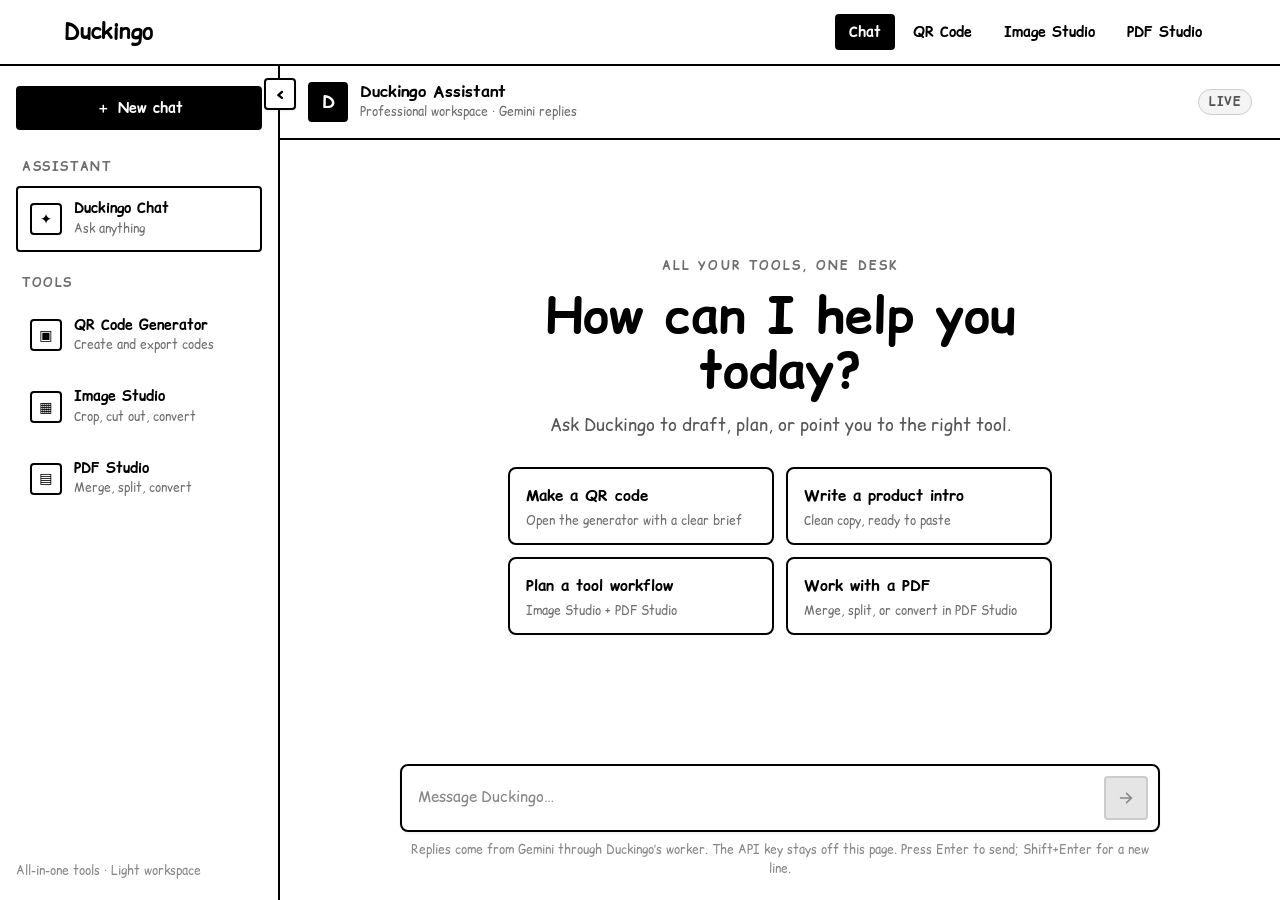
==== index.html @ 13a37941 "Improve Duckingo reliability, accessibility, and CI" ====
<!DOCTYPE html>
<html lang="en">
<head>
  <meta charset="UTF-8" />
  <meta name="viewport" content="width=device-width, initial-scale=1.0" />
  <meta name="theme-color" content="#000000" />
  <meta name="description" content="Duckingo — an all-in-one workspace for AI chat and everyday tools. QR codes, Image Studio, PDF Studio, and more." />
  <link rel="canonical" href="https://duckingo.org/" />
  <meta property="og:type" content="website" />
  <meta property="og:site_name" content="Duckingo" />
  <meta property="og:title" content="Duckingo — AI chat and everyday tools" />
  <meta property="og:description" content="An all-in-one workspace for AI chat, QR codes, image editing, and PDF tools." />
  <meta property="og:url" content="https://duckingo.org/" />
  <meta name="twitter:card" content="summary" />
  <meta name="twitter:title" content="Duckingo — AI chat and everyday tools" />
  <meta name="twitter:description" content="An all-in-one workspace for AI chat and everyday tools." />
  <title>Duckingo — AI chat and everyday tools</title>
  <link rel="icon" href="./favicon.svg" type="image/svg+xml" />
  <link rel="preconnect" href="https://fonts.googleapis.com" />
  <link rel="preconnect" href="https://fonts.gstatic.com" crossorigin />
  <link href="https://fonts.googleapis.com/css2?family=Comic+Relief:wght@400;700&display=swap" rel="stylesheet" />
  <link rel="stylesheet" href="./styles.css" />
</head>
<body>
  <a class="skip-link" href="#chat-thread">Skip to chat</a>
  <div class="app" id="app">
    <nav class="nav" role="navigation" aria-label="Main navigation">
      <div class="container">
        <div class="nav__inner">
          <a href="./" class="nav__logo">Duckingo</a>
          <button type="button" class="nav__menu-btn" id="menu-btn" aria-label="Open menu" aria-expanded="false" aria-controls="nav-links">☰</button>
          <ul class="nav__links" id="nav-links" role="list">
            <li><a href="./" class="nav__link is-active">Chat</a></li>
            <li><a href="./tools/qr-code/" class="nav__link">QR Code</a></li>
            <li><a href="./tools/image-studio/" class="nav__link">Image Studio</a></li>
            <li><a href="./tools/pdf-studio/" class="nav__link">PDF Studio</a></li>
          </ul>
        </div>
      </div>
    </nav>

    <div class="workspace">
      <aside class="sidebar" id="sidebar" aria-label="Tools">
        <button type="button" class="sidebar__close" id="sidebar-close" aria-label="Close tools">×</button>
        <button type="button" class="btn btn--primary sidebar__new" id="new-chat-btn" title="New chat">＋ <span class="sidebar__new-label">New chat</span></button>
        <p class="sidebar__label">Assistant</p>
        <ul class="tool-list">
          <li>
            <a class="tool-item is-active" href="./" title="Duckingo Chat">
              <span class="tool-item__icon" aria-hidden="true">✦</span>
              <span class="tool-item__meta">
                <span class="tool-item__name">Duckingo Chat</span>
                <span class="tool-item__hint">Ask anything</span>
              </span>
            </a>
          </li>
        </ul>
        <p class="sidebar__label" style="margin-top:22px;">Tools</p>
        <ul class="tool-list">
          <li>
            <a class="tool-item" href="./tools/qr-code/" title="QR Code Generator">
              <span class="tool-item__icon" aria-hidden="true">▣</span>
              <span class="tool-item__meta">
                <span class="tool-item__name">QR Code Generator</span>
                <span class="tool-item__hint">Create and export codes</span>
              </span>
            </a>
          </li>
          <li>
            <a class="tool-item" href="./tools/image-studio/" title="Image Studio">
              <span class="tool-item__icon" aria-hidden="true">▦</span>
              <span class="tool-item__meta">
                <span class="tool-item__name">Image Studio</span>
                <span class="tool-item__hint">Crop, cut out, convert</span>
              </span>
            </a>
          </li>
          <li>
            <a class="tool-item" href="./tools/pdf-studio/" title="PDF Studio">
              <span class="tool-item__icon" aria-hidden="true">▤</span>
              <span class="tool-item__meta">
                <span class="tool-item__name">PDF Studio</span>
                <span class="tool-item__hint">Merge, split, convert</span>
              </span>
            </a>
          </li>
        </ul>
        <p class="sidebar__foot">All-in-one tools · Light workspace</p>
      </aside>

      <section class="chat" aria-label="Duckingo assistant">
        <header class="chat__header">
          <div class="chat__identity">
            <span class="mark" aria-hidden="true">D</span>
            <div>
              <p class="chat__title">Duckingo Assistant</p>
              <p class="chat__sub">Professional workspace · Gemini replies</p>
            </div>
          </div>
          <span class="badge badge--muted">Live</span>
        </header>

        <div class="chat__thread" id="chat-thread" aria-live="polite" aria-atomic="false">
          <div class="chat__inner" id="chat-inner">
            <div class="empty" id="empty-state">
              <p class="empty__eyebrow">All your tools, one desk</p>
              <h1 class="empty__title">How can I help you today?</h1>
              <p class="empty__lead">Ask Duckingo to draft, plan, or point you to the right tool.</p>
              <div class="suggest-grid">
                <button type="button" class="suggest" data-prompt="Create a QR code for my portfolio site.">
                  <span class="suggest__label">Make a QR code</span>
                  <span class="suggest__hint">Open the generator with a clear brief</span>
                </button>
                <button type="button" class="suggest" data-prompt="Write a short, professional product intro for Duckingo.">
                  <span class="suggest__label">Write a product intro</span>
                  <span class="suggest__hint">Clean copy, ready to paste</span>
                </button>
                <button type="button" class="suggest" data-prompt="Plan a simple workflow to crop a photo, remove the background, and export PNG or JPEG.">
                  <span class="suggest__label">Plan a tool workflow</span>
                  <span class="suggest__hint">Image Studio + PDF Studio</span>
                </button>
                <button type="button" class="suggest" data-prompt="How do I merge two PDFs and add page numbers in Duckingo?">
                  <span class="suggest__label">Work with a PDF</span>
                  <span class="suggest__hint">Merge, split, or convert in PDF Studio</span>
                </button>
              </div>
            </div>
          </div>
        </div>

        <form class="composer" id="composer" autocomplete="off">
          <label class="sr-only" for="composer-input">Message Duckingo</label>
          <div class="composer__box">
            <textarea id="composer-input" class="composer__input" rows="1" maxlength="4000" placeholder="Message Duckingo…" aria-describedby="composer-note"></textarea>
            <button type="button" class="composer__stop" id="stop-btn" hidden disabled>Stop</button>
            <button type="submit" class="composer__send" id="send-btn" aria-label="Send message" disabled>
              <svg width="18" height="18" viewBox="0 0 24 24" fill="none" aria-hidden="true">
                <path d="M5 12h14M13 6l6 6-6 6" stroke="currentColor" stroke-width="2.2" stroke-linecap="square"/>
              </svg>
            </button>
          </div>
          <p class="composer__note" id="composer-note">Replies come from Gemini through Duckingo’s worker. The API key stays off this page. Press Enter to send; Shift+Enter for a new line.</p>
        </form>
      </section>
    </div>
    <div class="mobile-backdrop" id="mobile-backdrop" aria-hidden="true"></div>
    <p class="sr-only" id="chat-status" role="status" aria-live="polite"></p>
    <button type="button" class="sidebar-toggle" id="sidebar-toggle" aria-controls="sidebar" aria-expanded="true" aria-label="Hide tools">‹</button>
  </div>
  <script src="./chat.js"></script>
</body>
</html>
---- styles.css ----
/* ============================================================
   Duckingo — tuckzed visual system
   Monochrome minimalism · Comic Relief · light mode
   ============================================================ */

:root {
  --white:      #FFFFFF;
  --black:      #000000;
  --gray-50:    #F4F4F4;
  --gray-100:   #E5E5E5;
  --gray-200:   #CCCCCC;
  --gray-300:   #B0B0B0;
  --gray-400:   #888888;
  --gray-500:   #6E6E6E;
  --gray-600:   #555555;
  --gray-700:   #3A3A3A;
  --gray-800:   #222222;
  --gray-900:   #111111;

  --font:       "Comic Relief", cursive, system-ui, sans-serif;
  --radius-sm:  4px;
  --radius-md:  8px;
  --radius-lg:  16px;
  --shadow-sm:  0 1px 3px rgba(0,0,0,.08);
  --shadow-md:  0 4px 16px rgba(0,0,0,.12);
  --shadow-lg:  0 8px 32px rgba(0,0,0,.16);
  --transition: 160ms ease;
  --nav-h:      64px;
  --sidebar-w:  280px;
}

*, *::before, *::after { box-sizing: border-box; margin: 0; padding: 0; }

html { font-size: 16px; height: 100%; }

body {
  font-family: var(--font);
  background: var(--white);
  color: var(--black);
  line-height: 1.6;
  min-height: 100%;
  height: 100%;
  word-break: break-word;
  overflow-wrap: break-word;
  -webkit-font-smoothing: antialiased;
}

img { display: block; max-width: 100%; }
a { color: inherit; text-decoration: none; }
button, input, select, textarea { font-family: var(--font); }
button { cursor: pointer; }

:focus { outline: none; }
:focus-visible {
  outline: 2px solid var(--black);
  outline-offset: 2px;
}

.skip-link {
  position: absolute;
  top: 0;
  left: 16px;
  z-index: 400;
  padding: 10px 16px;
  background: var(--black);
  color: var(--white);
  font-weight: 700;
  border-radius: 0 0 var(--radius-sm) var(--radius-sm);
  transform: translateY(-120%);
  transition: transform var(--transition);
}
.skip-link:focus,
.skip-link:focus-visible { transform: translateY(0); }

.sr-only {
  position: absolute; width: 1px; height: 1px;
  padding: 0; margin: -1px; overflow: hidden;
  clip: rect(0,0,0,0); border: 0;
}

.app {
  position: relative;
  min-height: 100%;
  height: 100%;
  display: flex;
  flex-direction: column;
  background: var(--white);
}

.container {
  width: 100%;
  max-width: 1200px;
  margin: 0 auto;
  padding: 0 24px;
}

/* ── Buttons ────────────────────────────────────────────────── */
.btn {
  display: inline-flex;
  align-items: center;
  justify-content: center;
  gap: 8px;
  padding: 10px 20px;
  border: 2px solid var(--black);
  border-radius: var(--radius-sm);
  background: var(--white);
  color: var(--black);
  font-size: .875rem;
  font-weight: 700;
  transition: background var(--transition), color var(--transition), transform var(--transition);
  white-space: nowrap;
}
.btn:hover { background: var(--black); color: var(--white); }
.btn:active { transform: scale(.97); }
.btn:disabled {
  opacity: .55;
  cursor: not-allowed;
  pointer-events: none;
  transform: none;
}
.btn--primary { background: var(--black); color: var(--white); }
.btn--primary:hover { background: var(--gray-900); }
.btn--ghost {
  border-color: var(--gray-200);
  color: var(--gray-600);
}
.btn--ghost:hover { border-color: var(--black); color: var(--black); background: var(--white); }
.btn--sm { padding: 6px 14px; font-size: .8rem; }
.btn--icon {
  width: 42px;
  height: 42px;
  padding: 0;
}

.badge {
  display: inline-block;
  padding: 3px 10px;
  border: 1.5px solid var(--black);
  border-radius: 999px;
  font-size: .72rem;
  font-weight: 700;
  letter-spacing: .04em;
  text-transform: uppercase;
  background: var(--white);
}
.badge--muted {
  border-color: var(--gray-200);
  color: var(--gray-600);
  background: var(--gray-50);
}

/* ── Navigation ─────────────────────────────────────────────── */
.nav {
  position: sticky;
  top: 0;
  z-index: 100;
  background: var(--white);
  border-bottom: 2px solid var(--black);
  flex-shrink: 0;
}
.nav__inner {
  display: flex;
  align-items: center;
  justify-content: space-between;
  min-height: var(--nav-h);
  padding: 8px 0;
  gap: 8px;
}
.nav__logo {
  font-size: 1.4rem;
  font-weight: 700;
  letter-spacing: -.01em;
}
.nav__logo span { font-weight: 400; }
.nav__links {
  display: flex;
  align-items: center;
  gap: 4px;
  list-style: none;
}
.nav__link {
  padding: 8px 14px;
  border-radius: var(--radius-sm);
  font-size: .875rem;
  font-weight: 700;
  transition: background var(--transition);
}
.nav__link:hover { background: var(--gray-50); }
.nav__link.is-active {
  background: var(--black);
  color: var(--white);
}
.nav__menu-btn {
  display: none;
  align-items: center;
  justify-content: center;
  width: 42px;
  height: 42px;
  border: 2px solid var(--black);
  border-radius: var(--radius-sm);
  background: var(--white);
}

/* ── Workspace ──────────────────────────────────────────────── */
.workspace {
  flex: 1;
  display: grid;
  grid-template-columns: var(--sidebar-w) minmax(0, 1fr);
  min-height: 0;
}

.sidebar {
  border-right: 2px solid var(--black);
  background: var(--white);
  display: flex;
  flex-direction: column;
  min-height: 0;
  overflow: auto;
  padding: 20px 16px;
  flex-shrink: 0;
  min-width: var(--sidebar-w);
}
.sidebar__new {
  width: 100%;
  margin-bottom: 28px;
}
.sidebar__close { display: none; }
.sidebar__label {
  font-size: .72rem;
  font-weight: 700;
  letter-spacing: .14em;
  text-transform: uppercase;
  color: var(--gray-500);
  padding: 0 6px 10px;
}
.tool-list {
  list-style: none;
  display: flex;
  flex-direction: column;
  gap: 6px;
}
.tool-item {
  display: flex;
  align-items: center;
  gap: 12px;
  width: 100%;
  padding: 12px 12px;
  border: 2px solid transparent;
  border-radius: var(--radius-sm);
  background: transparent;
  color: var(--black);
  text-align: left;
  font-size: .9rem;
  font-weight: 700;
  transition: background var(--transition), border-color var(--transition);
}
.tool-item:hover { background: var(--gray-50); border-color: var(--gray-200); }
.tool-item.is-active {
  border-color: var(--black);
  background: var(--white);
}
.tool-item.is-soon {
  color: var(--gray-500);
  cursor: default;
}
.tool-item.is-soon:hover { background: transparent; border-color: transparent; }
.tool-item__icon {
  width: 32px;
  height: 32px;
  border: 2px solid var(--black);
  border-radius: var(--radius-sm);
  display: grid;
  place-items: center;
  flex-shrink: 0;
  background: var(--white);
}
.tool-item.is-soon .tool-item__icon {
  border-color: var(--gray-200);
  color: var(--gray-400);
}
.tool-item__meta {
  display: flex;
  flex-direction: column;
  gap: 2px;
  min-width: 0;
}
.tool-item__name { line-height: 1.2; }
.tool-item__hint {
  font-size: .72rem;
  font-weight: 400;
  color: var(--gray-500);
}
.sidebar__foot {
  margin-top: auto;
  padding-top: 20px;
  font-size: .75rem;
  color: var(--gray-400);
}

.sidebar-toggle {
  position: absolute;
  top: calc(var(--nav-h) + 14px);
  left: calc(var(--sidebar-w) - 16px);
  z-index: 120;
  width: 32px;
  height: 32px;
  border: 2px solid var(--black);
  border-radius: var(--radius-sm);
  background: var(--white);
  color: var(--black);
  font-size: 1.1rem;
  font-weight: 700;
  line-height: 1;
  box-shadow: var(--shadow-sm);
  transition: left var(--transition), background var(--transition), color var(--transition);
}
.sidebar-toggle:hover {
  background: var(--black);
  color: var(--white);
}
.sidebar {
  flex-shrink: 0;
  min-width: var(--sidebar-w);
}
.app.sidebar-collapsed .workspace {
  grid-template-columns: 72px minmax(0, 1fr);
}
.app.sidebar-collapsed .sidebar {
  min-width: 72px;
  width: 72px;
  padding: 12px 8px;
  overflow: hidden;
}
.app.sidebar-collapsed .sidebar__label,
.app.sidebar-collapsed .sidebar__foot,
.app.sidebar-collapsed .tool-item__meta {
  display: none;
}
.app.sidebar-collapsed .sidebar__new-label {
  display: none;
}
.app.sidebar-collapsed .sidebar__new {
  padding: 10px 0;
  font-size: 1.15rem;
}
.app.sidebar-collapsed .tool-item {
  justify-content: center;
  padding: 10px 6px;
}
.app.sidebar-collapsed .sidebar-toggle {
  left: 56px;
}

/* ── Chat ───────────────────────────────────────────────────── */
.chat {
  display: flex;
  flex-direction: column;
  min-width: 0;
  min-height: 0;
  background: var(--white);
}
.chat__header {
  display: flex;
  align-items: center;
  justify-content: space-between;
  gap: 16px;
  padding: 16px 28px;
  border-bottom: 2px solid var(--black);
  flex-shrink: 0;
}
.chat__identity {
  display: flex;
  align-items: center;
  gap: 12px;
}
.mark {
  width: 40px;
  height: 40px;
  border: 2px solid var(--black);
  border-radius: var(--radius-sm);
  background: var(--black);
  color: var(--white);
  display: grid;
  place-items: center;
  font-weight: 700;
  font-size: 1.15rem;
  flex-shrink: 0;
}
.chat__title {
  font-size: 1rem;
  font-weight: 700;
  line-height: 1.2;
}
.chat__sub {
  font-size: .78rem;
  color: var(--gray-500);
  font-weight: 400;
}

.chat__thread {
  flex: 1;
  overflow: auto;
  padding: 32px 24px 12px;
}
.chat__inner {
  width: min(100%, 760px);
  margin: 0 auto;
  display: flex;
  flex-direction: column;
  gap: 18px;
  min-height: 100%;
}

.empty {
  margin: auto;
  text-align: center;
  max-width: 560px;
  padding: 24px 8px 40px;
}
.empty__eyebrow {
  font-size: .72rem;
  font-weight: 700;
  letter-spacing: .18em;
  text-transform: uppercase;
  color: var(--gray-500);
  margin-bottom: 14px;
}
.empty__title {
  font-size: clamp(2rem, 5vw, 3.1rem);
  font-weight: 700;
  line-height: 1.1;
  margin-bottom: 14px;
}
.empty__lead {
  color: var(--gray-600);
  font-size: 1.05rem;
  margin-bottom: 28px;
}
.suggest-grid {
  display: grid;
  grid-template-columns: 1fr 1fr;
  gap: 12px;
  text-align: left;
}
.suggest {
  display: flex;
  flex-direction: column;
  gap: 6px;
  padding: 16px 16px 14px;
  border: 2px solid var(--black);
  border-radius: var(--radius-md);
  background: var(--white);
  transition: background var(--transition), transform var(--transition), box-shadow var(--transition);
  cursor: pointer;
}
.suggest:hover {
  background: var(--black);
  color: var(--white);
  box-shadow: var(--shadow-md);
}
.suggest:hover .suggest__hint { color: var(--gray-200); }
.suggest__label { font-weight: 700; font-size: .92rem; }
.suggest__hint { font-size: .78rem; color: var(--gray-500); font-weight: 400; }

.msg {
  display: flex;
  gap: 12px;
  align-items: flex-start;
  max-width: 100%;
  animation: msgIn 220ms ease;
}
.msg--user {
  flex-direction: row-reverse;
}
.msg__avatar {
  width: 34px;
  height: 34px;
  border: 2px solid var(--black);
  border-radius: var(--radius-sm);
  display: grid;
  place-items: center;
  font-size: .78rem;
  font-weight: 700;
  flex-shrink: 0;
  background: var(--white);
}
.msg--assistant .msg__avatar {
  background: var(--black);
  color: var(--white);
}
.msg__stack { max-width: min(100% - 46px, 620px); }
.msg__who {
  font-size: .72rem;
  font-weight: 700;
  letter-spacing: .06em;
  text-transform: uppercase;
  color: var(--gray-500);
  margin-bottom: 6px;
}
.msg--user .msg__who { text-align: right; color: var(--gray-500); }
.msg--user .msg__stack { display: flex; flex-direction: column; align-items: flex-end; }
.msg__bubble {
  padding: 14px 16px;
  border: 2px solid var(--black);
  border-radius: var(--radius-md);
  background: var(--gray-50);
  font-size: .95rem;
  line-height: 1.55;
}
.msg--user .msg__bubble {
  background: var(--black);
  color: var(--white);
}
.msg__bubble p + p { margin-top: 10px; }
.msg__bubble p { white-space: pre-wrap; }
.msg--error .msg__bubble { border-color: var(--gray-500); }
.msg__actions { display: flex; gap: 8px; margin-top: 8px; }
.msg__action {
  border: 0;
  background: transparent;
  color: var(--gray-500);
  font-size: .75rem;
  padding: 2px 0;
  text-decoration: underline;
}
.msg__action:hover { color: var(--black); }
.msg__retry { margin-top: 12px; }
.mobile-backdrop { display: none; }

.typing {
  display: inline-flex;
  gap: 5px;
  align-items: center;
  height: 16px;
}
.typing span {
  width: 6px;
  height: 6px;
  border-radius: 50%;
  background: var(--black);
  animation: blink 1s ease-in-out infinite;
}
.typing span:nth-child(2) { animation-delay: .15s; }
.typing span:nth-child(3) { animation-delay: .3s; }

@keyframes blink {
  0%, 80%, 100% { opacity: .2; transform: translateY(0); }
  40% { opacity: 1; transform: translateY(-2px); }
}
@keyframes msgIn {
  from { opacity: 0; transform: translateY(8px); }
  to { opacity: 1; transform: none; }
}

.composer {
  flex-shrink: 0;
  padding: 16px 24px 22px;
}
.composer__box {
  width: min(100%, 760px);
  margin: 0 auto;
  border: 2px solid var(--black);
  border-radius: var(--radius-md);
  background: var(--white);
  box-shadow: var(--shadow-sm);
  padding: 10px 10px 10px 16px;
  display: grid;
  grid-template-columns: 1fr auto;
  gap: 10px;
  align-items: end;
  transition: box-shadow var(--transition);
}
.composer__box:focus-within { box-shadow: 0 0 0 3px rgba(0,0,0,.12); }
.composer__input {
  width: 100%;
  border: 0;
  resize: none;
  background: transparent;
  color: var(--black);
  font-size: .95rem;
  line-height: 1.5;
  max-height: 160px;
  min-height: 44px;
  padding: 10px 0;
}
.composer__input::placeholder { color: var(--gray-400); }
.composer__send {
  width: 44px;
  height: 44px;
  border: 2px solid var(--black);
  border-radius: var(--radius-sm);
  background: var(--black);
  color: var(--white);
  display: grid;
  place-items: center;
  transition: background var(--transition), transform var(--transition);
}
.composer__send:hover { background: var(--gray-900); }
.composer__send:active { transform: scale(.97); }
.composer__send:disabled {
  background: var(--gray-100);
  color: var(--gray-400);
  border-color: var(--gray-200);
  cursor: not-allowed;
}
.composer__stop {
  height: 44px;
  padding: 0 12px;
  border: 2px solid var(--gray-300);
  border-radius: var(--radius-sm);
  background: var(--white);
  color: var(--gray-700);
  font-size: .8rem;
  font-weight: 700;
}
.composer__stop:hover { border-color: var(--black); color: var(--black); }
.composer__note {
  width: min(100%, 760px);
  margin: 8px auto 0;
  font-size: .75rem;
  color: var(--gray-400);
  text-align: center;
}

/* ── 404 ────────────────────────────────────────────────────── */
.not-found-wrap {
  flex: 1;
  display: flex;
  align-items: center;
  justify-content: center;
  padding: 64px 24px;
  text-align: center;
}
.not-found-card {
  border: 2px solid var(--black);
  border-radius: var(--radius-lg);
  padding: 48px;
  max-width: 480px;
  background: var(--white);
  box-shadow: var(--shadow-lg);
}
.not-found-code { font-size: 3.5rem; font-weight: 700; line-height: 1; margin-bottom: 16px; }
.not-found-sub { color: var(--gray-600); margin-bottom: 28px; }
.hero__actions {
  display: flex;
  gap: 12px;
  justify-content: center;
  flex-wrap: wrap;
}

@media (max-width: 860px) {
  .workspace { grid-template-columns: 1fr; }
  .sidebar-toggle { display: none; }
  .app.sidebar-collapsed .workspace { grid-template-columns: 1fr; }
  .app.sidebar-collapsed .sidebar {
    width: min(100%, 320px);
    min-width: 0;
    padding: 20px 16px;
    overflow: auto;
  }
  .app.sidebar-collapsed .sidebar__label,
  .app.sidebar-collapsed .sidebar__foot,
  .app.sidebar-collapsed .tool-item__meta { display: revert; }
  .app.sidebar-collapsed .tool-item { justify-content: flex-start; padding: 12px; }
  .app.sidebar-collapsed .sidebar__new-label { display: inline; }
  .app.sidebar-collapsed .sidebar__new { font-size: .875rem; padding: 10px 20px; }
  .sidebar {
    display: none;
    position: absolute;
    top: var(--nav-h);
    left: 0;
    bottom: 0;
    width: min(100%, 320px);
    z-index: 80;
    border-right: 2px solid var(--black);
    box-shadow: var(--shadow-lg);
  }
  .sidebar__close {
    display: block;
    align-self: flex-end;
    width: 36px;
    height: 36px;
    margin: -8px -4px 8px 0;
    border: 2px solid var(--black);
    border-radius: var(--radius-sm);
    background: var(--white);
    font-size: 1.35rem;
    line-height: 1;
  }
  .app.nav-open .sidebar { display: flex; }
  .app.sidebar-open .sidebar { display: flex; }
  .app.nav-open .mobile-backdrop,
  .app.sidebar-open .mobile-backdrop {
    display: block;
    position: fixed;
    inset: var(--nav-h) 0 0;
    z-index: 70;
    background: rgba(0,0,0,.28);
  }
  .nav__menu-btn { display: inline-flex; }
  .nav__links { display: none; }
  .app.nav-open .nav__links {
    display: flex;
    position: absolute;
    top: var(--nav-h);
    right: 0;
    left: 0;
    background: var(--white);
    border-bottom: 2px solid var(--black);
    flex-direction: column;
    padding: 12px 16px;
    z-index: 90;
  }
  .suggest-grid { grid-template-columns: 1fr; }
  .chat__header, .chat__thread, .composer { padding-left: 16px; padding-right: 16px; }
  .nav__logo { font-size: 1.15rem; }
  .composer__note { line-height: 1.4; }
}

@media (prefers-reduced-motion: reduce) {
  *, *::before, *::after {
    animation-duration: 0.01ms !important;
    transition-duration: 0.01ms !important;
  }
}
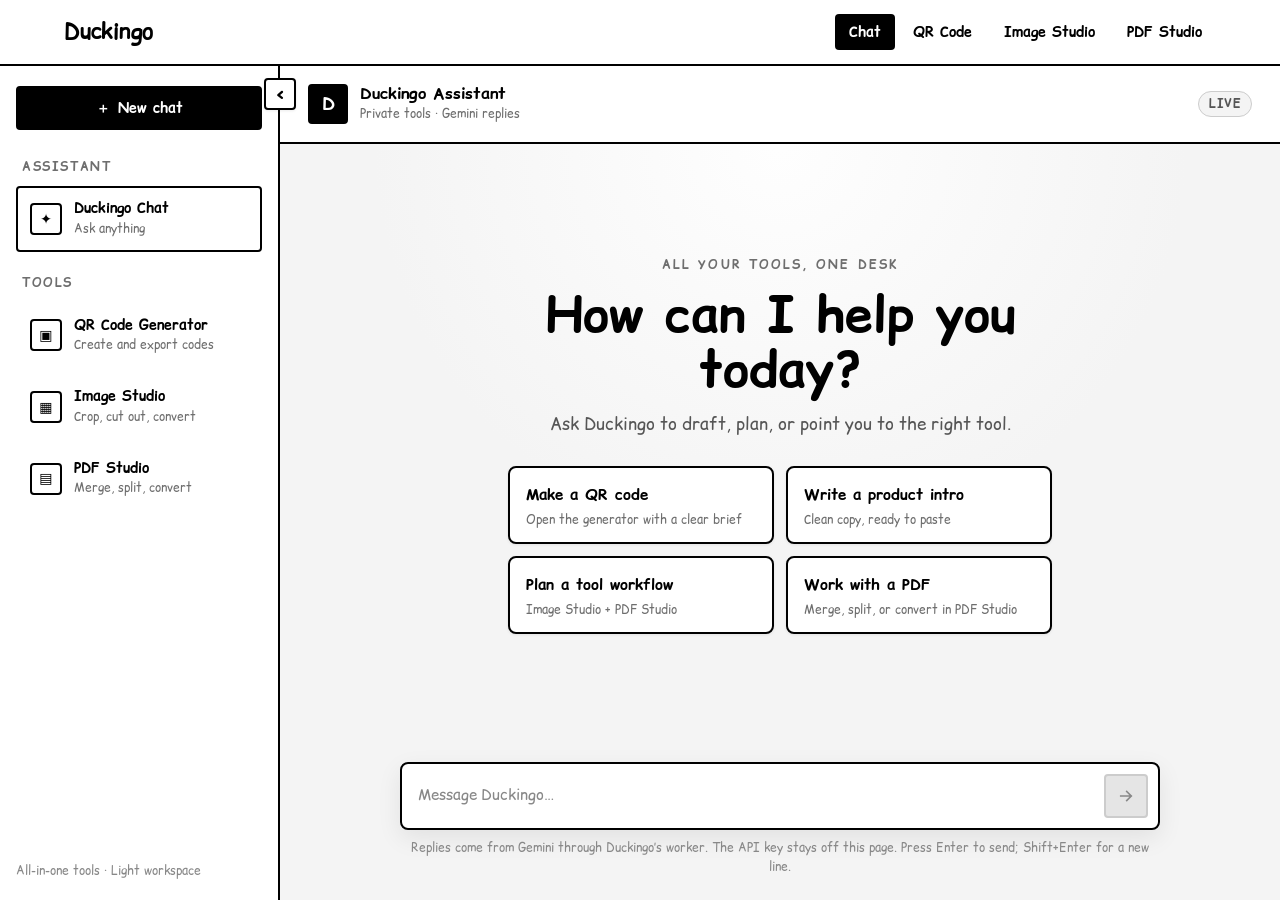
==== commit 28da2358: "Polish Duckingo UI and accessibility" ====
--- a/index.html
+++ b/index.html
@@ -94,10 +94,10 @@
             <span class="mark" aria-hidden="true">D</span>
             <div>
               <p class="chat__title">Duckingo Assistant</p>
-              <p class="chat__sub">Professional workspace · Gemini replies</p>
+              <p class="chat__sub">Private tools · Gemini replies</p>
             </div>
           </div>
-          <span class="badge badge--muted">Live</span>
+          <span class="badge badge--muted" role="status" aria-label="Chat service status">Live</span>
         </header>
 
         <div class="chat__thread" id="chat-thread" aria-live="polite" aria-atomic="false">
--- a/styles.css
+++ b/styles.css
@@ -31,15 +31,15 @@
 
 *, *::before, *::after { box-sizing: border-box; margin: 0; padding: 0; }
 
-html { font-size: 16px; height: 100%; }
+html { font-size: 16px; height: 100%; color-scheme: light; scroll-behavior: smooth; }
 
 body {
   font-family: var(--font);
   background: var(--white);
   color: var(--black);
   line-height: 1.6;
-  min-height: 100%;
-  height: 100%;
+  min-height: 100dvh;
+  height: 100dvh;
   word-break: break-word;
   overflow-wrap: break-word;
   -webkit-font-smoothing: antialiased;
@@ -84,7 +84,7 @@
   height: 100%;
   display: flex;
   flex-direction: column;
-  background: var(--white);
+  background: var(--gray-50);
 }
 
 .container {
@@ -154,7 +154,8 @@
   position: sticky;
   top: 0;
   z-index: 100;
-  background: var(--white);
+  background: rgba(255,255,255,.94);
+  backdrop-filter: blur(12px);
   border-bottom: 2px solid var(--black);
   flex-shrink: 0;
 }
@@ -170,7 +171,9 @@
   font-size: 1.4rem;
   font-weight: 700;
   letter-spacing: -.01em;
-}
+  transition: opacity var(--transition), transform var(--transition);
+}
+.nav__logo:hover { opacity: .72; transform: translateY(-1px); }
 .nav__logo span { font-weight: 400; }
 .nav__links {
   display: flex;
@@ -207,6 +210,7 @@
   display: grid;
   grid-template-columns: var(--sidebar-w) minmax(0, 1fr);
   min-height: 0;
+  background: var(--gray-50);
 }
 
 .sidebar {
@@ -357,14 +361,15 @@
   flex-direction: column;
   min-width: 0;
   min-height: 0;
-  background: var(--white);
+  background: var(--gray-50);
 }
 .chat__header {
   display: flex;
   align-items: center;
   justify-content: space-between;
   gap: 16px;
-  padding: 16px 28px;
+  padding: 18px 28px;
+  background: var(--white);
   border-bottom: 2px solid var(--black);
   flex-shrink: 0;
 }
@@ -400,7 +405,8 @@
 .chat__thread {
   flex: 1;
   overflow: auto;
-  padding: 32px 24px 12px;
+  padding: 40px 24px 18px;
+  background: radial-gradient(circle at 50% 0%, rgba(255,255,255,.92), rgba(244,244,244,.72) 52%, var(--gray-50));
 }
 .chat__inner {
   width: min(100%, 760px);
@@ -415,7 +421,7 @@
   margin: auto;
   text-align: center;
   max-width: 560px;
-  padding: 24px 8px 40px;
+  padding: 32px 8px 52px;
 }
 .empty__eyebrow {
   font-size: .72rem;
@@ -452,12 +458,15 @@
   background: var(--white);
   transition: background var(--transition), transform var(--transition), box-shadow var(--transition);
   cursor: pointer;
+  box-shadow: var(--shadow-sm);
 }
 .suggest:hover {
   background: var(--black);
   color: var(--white);
   box-shadow: var(--shadow-md);
-}
+  transform: translateY(-2px);
+}
+.suggest:active { transform: translateY(0); }
 .suggest:hover .suggest__hint { color: var(--gray-200); }
 .suggest__label { font-weight: 700; font-size: .92rem; }
 .suggest__hint { font-size: .78rem; color: var(--gray-500); font-weight: 400; }
@@ -554,7 +563,8 @@
 
 .composer {
   flex-shrink: 0;
-  padding: 16px 24px 22px;
+  padding: 18px 24px 24px;
+  background: linear-gradient(to bottom, rgba(244,244,244,.3), var(--gray-50));
 }
 .composer__box {
   width: min(100%, 760px);
@@ -562,7 +572,7 @@
   border: 2px solid var(--black);
   border-radius: var(--radius-md);
   background: var(--white);
-  box-shadow: var(--shadow-sm);
+  box-shadow: 0 8px 24px rgba(0,0,0,.08);
   padding: 10px 10px 10px 16px;
   display: grid;
   grid-template-columns: 1fr auto;
@@ -723,3 +733,23 @@
     transition-duration: 0.01ms !important;
   }
 }
+
+/* Performance and accessibility affordances */
+.msg { content-visibility: auto; contain-intrinsic-size: 0 96px; }
+
+@media (prefers-contrast: more) {
+  :focus-visible { outline-width: 3px; }
+  .badge--muted, .composer__stop, .msg__bubble { border-color: var(--black); }
+  .chat__sub, .composer__note, .msg__who { color: var(--gray-700); }
+}
+
+@media (max-width: 560px) {
+  .chat__header { padding: 14px 16px; }
+  .chat__sub { font-size: .7rem; }
+  .chat__thread { padding-top: 24px; }
+  .empty__title { font-size: 2rem; }
+  .composer { padding: 12px 12px 16px; }
+  .composer__box { padding-left: 12px; }
+  .composer__note { font-size: .68rem; }
+  .msg__stack { max-width: calc(100% - 42px); }
+}
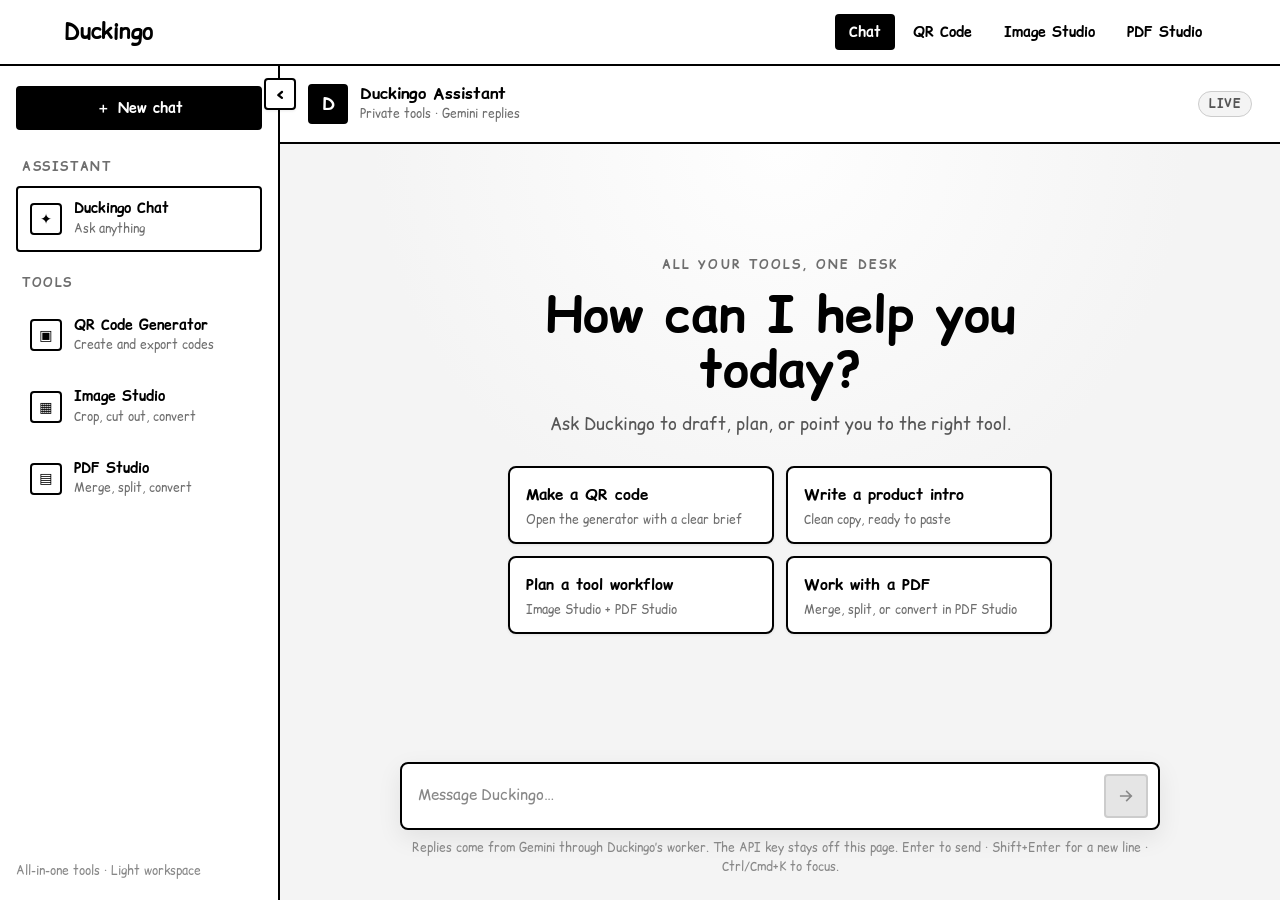
==== commit 4f9d3276: "Add lazy loading offline support and shortcuts" ====
--- a/index.html
+++ b/index.html
@@ -139,7 +139,7 @@
               </svg>
             </button>
           </div>
-          <p class="composer__note" id="composer-note">Replies come from Gemini through Duckingo’s worker. The API key stays off this page. Press Enter to send; Shift+Enter for a new line.</p>
+          <p class="composer__note" id="composer-note">Replies come from Gemini through Duckingo’s worker. The API key stays off this page. Enter to send · Shift+Enter for a new line · Ctrl/Cmd+K to focus.</p>
         </form>
       </section>
     </div>
@@ -147,6 +147,8 @@
     <p class="sr-only" id="chat-status" role="status" aria-live="polite"></p>
     <button type="button" class="sidebar-toggle" id="sidebar-toggle" aria-controls="sidebar" aria-expanded="true" aria-label="Hide tools">‹</button>
   </div>
-  <script src="./chat.js"></script>
+  <script src="./register-sw.js" defer></script>
+  <script src="./global-shortcuts.js" defer></script>
+  <script src="./chat.js" defer></script>
 </body>
 </html>
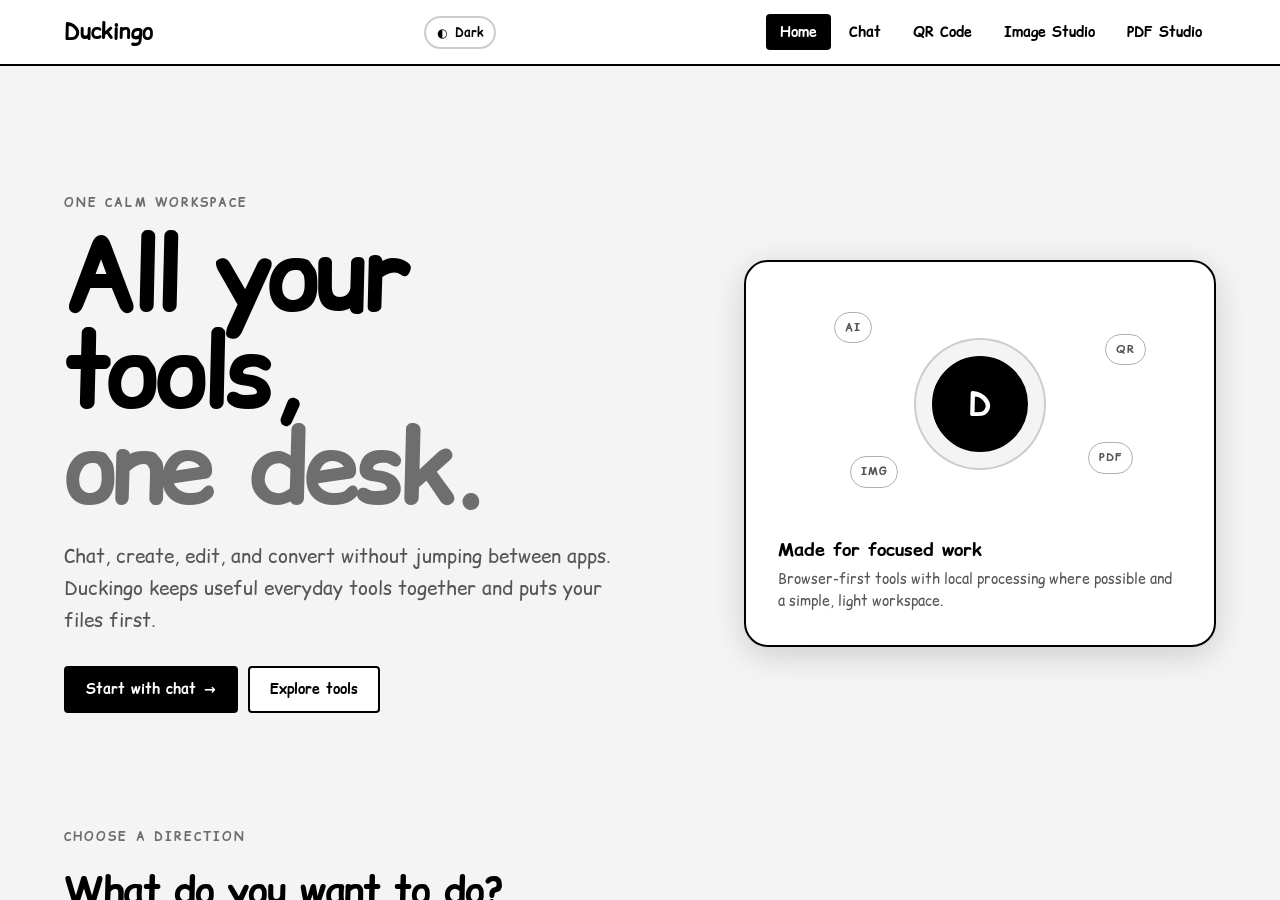
==== commit 9dd114b0: "Create all-in-one dashboard with dark mode" ====
--- a/index.html
+++ b/index.html
@@ -4,17 +4,15 @@
   <meta charset="UTF-8" />
   <meta name="viewport" content="width=device-width, initial-scale=1.0" />
   <meta name="theme-color" content="#000000" />
-  <meta name="description" content="Duckingo — an all-in-one workspace for AI chat and everyday tools. QR codes, Image Studio, PDF Studio, and more." />
+  <meta name="description" content="Duckingo — an all-in-one workspace for AI chat, QR codes, image editing, and PDF tools." />
   <link rel="canonical" href="https://duckingo.org/" />
   <meta property="og:type" content="website" />
   <meta property="og:site_name" content="Duckingo" />
-  <meta property="og:title" content="Duckingo — AI chat and everyday tools" />
-  <meta property="og:description" content="An all-in-one workspace for AI chat, QR codes, image editing, and PDF tools." />
+  <meta property="og:title" content="Duckingo — all your tools, one desk" />
+  <meta property="og:description" content="AI chat, QR codes, image editing, and PDF tools in one calm workspace." />
   <meta property="og:url" content="https://duckingo.org/" />
   <meta name="twitter:card" content="summary" />
-  <meta name="twitter:title" content="Duckingo — AI chat and everyday tools" />
-  <meta name="twitter:description" content="An all-in-one workspace for AI chat and everyday tools." />
-  <title>Duckingo — AI chat and everyday tools</title>
+  <title>Duckingo — All-in-one tool workspace</title>
   <link rel="icon" href="./favicon.svg" type="image/svg+xml" />
   <link rel="preconnect" href="https://fonts.googleapis.com" />
   <link rel="preconnect" href="https://fonts.gstatic.com" crossorigin />
@@ -22,15 +20,17 @@
   <link rel="stylesheet" href="./styles.css" />
 </head>
 <body>
-  <a class="skip-link" href="#chat-thread">Skip to chat</a>
-  <div class="app" id="app">
+  <a class="skip-link" href="#main-content">Skip to content</a>
+  <div class="app home-app" id="app">
     <nav class="nav" role="navigation" aria-label="Main navigation">
       <div class="container">
         <div class="nav__inner">
           <a href="./" class="nav__logo">Duckingo</a>
           <button type="button" class="nav__menu-btn" id="menu-btn" aria-label="Open menu" aria-expanded="false" aria-controls="nav-links">☰</button>
+          <button type="button" class="theme-toggle" id="theme-toggle" aria-label="Switch to dark mode" aria-pressed="false"><span aria-hidden="true">◐</span><span class="theme-toggle__label">Theme</span></button>
           <ul class="nav__links" id="nav-links" role="list">
-            <li><a href="./" class="nav__link is-active">Chat</a></li>
+            <li><a href="./" class="nav__link is-active">Home</a></li>
+            <li><a href="./chat.html" class="nav__link">Chat</a></li>
             <li><a href="./tools/qr-code/" class="nav__link">QR Code</a></li>
             <li><a href="./tools/image-studio/" class="nav__link">Image Studio</a></li>
             <li><a href="./tools/pdf-studio/" class="nav__link">PDF Studio</a></li>
@@ -39,116 +39,69 @@
       </div>
     </nav>
 
-    <div class="workspace">
-      <aside class="sidebar" id="sidebar" aria-label="Tools">
-        <button type="button" class="sidebar__close" id="sidebar-close" aria-label="Close tools">×</button>
-        <button type="button" class="btn btn--primary sidebar__new" id="new-chat-btn" title="New chat">＋ <span class="sidebar__new-label">New chat</span></button>
-        <p class="sidebar__label">Assistant</p>
-        <ul class="tool-list">
-          <li>
-            <a class="tool-item is-active" href="./" title="Duckingo Chat">
-              <span class="tool-item__icon" aria-hidden="true">✦</span>
-              <span class="tool-item__meta">
-                <span class="tool-item__name">Duckingo Chat</span>
-                <span class="tool-item__hint">Ask anything</span>
-              </span>
-            </a>
-          </li>
-        </ul>
-        <p class="sidebar__label" style="margin-top:22px;">Tools</p>
-        <ul class="tool-list">
-          <li>
-            <a class="tool-item" href="./tools/qr-code/" title="QR Code Generator">
-              <span class="tool-item__icon" aria-hidden="true">▣</span>
-              <span class="tool-item__meta">
-                <span class="tool-item__name">QR Code Generator</span>
-                <span class="tool-item__hint">Create and export codes</span>
-              </span>
-            </a>
-          </li>
-          <li>
-            <a class="tool-item" href="./tools/image-studio/" title="Image Studio">
-              <span class="tool-item__icon" aria-hidden="true">▦</span>
-              <span class="tool-item__meta">
-                <span class="tool-item__name">Image Studio</span>
-                <span class="tool-item__hint">Crop, cut out, convert</span>
-              </span>
-            </a>
-          </li>
-          <li>
-            <a class="tool-item" href="./tools/pdf-studio/" title="PDF Studio">
-              <span class="tool-item__icon" aria-hidden="true">▤</span>
-              <span class="tool-item__meta">
-                <span class="tool-item__name">PDF Studio</span>
-                <span class="tool-item__hint">Merge, split, convert</span>
-              </span>
-            </a>
-          </li>
-        </ul>
-        <p class="sidebar__foot">All-in-one tools · Light workspace</p>
-      </aside>
-
-      <section class="chat" aria-label="Duckingo assistant">
-        <header class="chat__header">
-          <div class="chat__identity">
-            <span class="mark" aria-hidden="true">D</span>
-            <div>
-              <p class="chat__title">Duckingo Assistant</p>
-              <p class="chat__sub">Private tools · Gemini replies</p>
-            </div>
-          </div>
-          <span class="badge badge--muted" role="status" aria-label="Chat service status">Live</span>
-        </header>
-
-        <div class="chat__thread" id="chat-thread" aria-live="polite" aria-atomic="false">
-          <div class="chat__inner" id="chat-inner">
-            <div class="empty" id="empty-state">
-              <p class="empty__eyebrow">All your tools, one desk</p>
-              <h1 class="empty__title">How can I help you today?</h1>
-              <p class="empty__lead">Ask Duckingo to draft, plan, or point you to the right tool.</p>
-              <div class="suggest-grid">
-                <button type="button" class="suggest" data-prompt="Create a QR code for my portfolio site.">
-                  <span class="suggest__label">Make a QR code</span>
-                  <span class="suggest__hint">Open the generator with a clear brief</span>
-                </button>
-                <button type="button" class="suggest" data-prompt="Write a short, professional product intro for Duckingo.">
-                  <span class="suggest__label">Write a product intro</span>
-                  <span class="suggest__hint">Clean copy, ready to paste</span>
-                </button>
-                <button type="button" class="suggest" data-prompt="Plan a simple workflow to crop a photo, remove the background, and export PNG or JPEG.">
-                  <span class="suggest__label">Plan a tool workflow</span>
-                  <span class="suggest__hint">Image Studio + PDF Studio</span>
-                </button>
-                <button type="button" class="suggest" data-prompt="How do I merge two PDFs and add page numbers in Duckingo?">
-                  <span class="suggest__label">Work with a PDF</span>
-                  <span class="suggest__hint">Merge, split, or convert in PDF Studio</span>
-                </button>
-              </div>
-            </div>
+    <main id="main-content" class="home-main">
+      <section class="home-hero container" aria-labelledby="home-title">
+        <div class="home-hero__copy">
+          <p class="empty__eyebrow">One calm workspace</p>
+          <h1 class="home-hero__title" id="home-title">All your tools,<br /><span>one desk.</span></h1>
+          <p class="home-hero__lead">Chat, create, edit, and convert without jumping between apps. Duckingo keeps useful everyday tools together and puts your files first.</p>
+          <div class="home-hero__actions">
+            <a class="btn btn--primary" href="./chat.html">Start with chat <span aria-hidden="true">→</span></a>
+            <a class="btn" href="#tools">Explore tools</a>
           </div>
         </div>
+        <div class="home-hero__panel" aria-label="Duckingo workspace summary">
+          <div class="home-orbit" aria-hidden="true"><span>AI</span><span>QR</span><span>IMG</span><span>PDF</span><b>D</b></div>
+          <p class="home-hero__panel-title">Made for focused work</p>
+          <p class="home-hero__panel-copy">Browser-first tools with local processing where possible and a simple, light workspace.</p>
+        </div>
+      </section>
 
-        <form class="composer" id="composer" autocomplete="off">
-          <label class="sr-only" for="composer-input">Message Duckingo</label>
-          <div class="composer__box">
-            <textarea id="composer-input" class="composer__input" rows="1" maxlength="4000" placeholder="Message Duckingo…" aria-describedby="composer-note"></textarea>
-            <button type="button" class="composer__stop" id="stop-btn" hidden disabled>Stop</button>
-            <button type="submit" class="composer__send" id="send-btn" aria-label="Send message" disabled>
-              <svg width="18" height="18" viewBox="0 0 24 24" fill="none" aria-hidden="true">
-                <path d="M5 12h14M13 6l6 6-6 6" stroke="currentColor" stroke-width="2.2" stroke-linecap="square"/>
-              </svg>
-            </button>
-          </div>
-          <p class="composer__note" id="composer-note">Replies come from Gemini through Duckingo’s worker. The API key stays off this page. Enter to send · Shift+Enter for a new line · Ctrl/Cmd+K to focus.</p>
-        </form>
+      <section class="home-tools container" id="tools" aria-labelledby="tools-title">
+        <div class="section-heading">
+          <div><p class="empty__eyebrow">Choose a direction</p><h2 id="tools-title">What do you want to do?</h2></div>
+          <p class="section-heading__hint">Four tools. One consistent workspace.</p>
+        </div>
+        <div class="tool-card-grid">
+          <a class="tool-card tool-card--chat" href="./chat.html">
+            <div class="tool-card__top"><span class="tool-card__icon">✦</span><span class="tool-card__arrow" aria-hidden="true">↗</span></div>
+            <p class="tool-card__eyebrow">Assistant</p><h3>Duckingo Chat</h3><p>Ask, draft, plan, and get pointed to the right tool.</p><span class="tool-card__link">Open assistant</span>
+          </a>
+          <a class="tool-card" href="./tools/qr-code/">
+            <div class="tool-card__top"><span class="tool-card__icon">▣</span><span class="tool-card__arrow" aria-hidden="true">↗</span></div>
+            <p class="tool-card__eyebrow">Create</p><h3>QR Code Generator</h3><p>Design and export styled QR codes for links, text, events, and more.</p><span class="tool-card__link">Create a code</span>
+          </a>
+          <a class="tool-card" href="./tools/image-studio/">
+            <div class="tool-card__top"><span class="tool-card__icon">▦</span><span class="tool-card__arrow" aria-hidden="true">↗</span></div>
+            <p class="tool-card__eyebrow">Transform</p><h3>Image Studio</h3><p>Crop, resize, remove backgrounds, adjust, and export in your browser.</p><span class="tool-card__link">Edit an image</span>
+          </a>
+          <a class="tool-card" href="./tools/pdf-studio/">
+            <div class="tool-card__top"><span class="tool-card__icon">▤</span><span class="tool-card__arrow" aria-hidden="true">↗</span></div>
+            <p class="tool-card__eyebrow">Organize</p><h3>PDF Studio</h3><p>Merge, split, reorder, watermark, number, and convert PDFs privately.</p><span class="tool-card__link">Open PDF tools</span>
+          </a>
+        </div>
       </section>
-    </div>
-    <div class="mobile-backdrop" id="mobile-backdrop" aria-hidden="true"></div>
-    <p class="sr-only" id="chat-status" role="status" aria-live="polite"></p>
-    <button type="button" class="sidebar-toggle" id="sidebar-toggle" aria-controls="sidebar" aria-expanded="true" aria-label="Hide tools">‹</button>
+
+      <section class="home-note container" aria-label="Duckingo principles">
+        <div><strong>Private by default.</strong><span>Your files stay in your browser for the local-first tools.</span></div>
+        <div><strong>Lightweight.</strong><span>Only load heavier capabilities when you choose them.</span></div>
+        <div><strong>Keyboard-friendly.</strong><span>Use Ctrl/Cmd+K to focus chat and Alt+1–5 to navigate.</span></div>
+      </section>
+    </main>
   </div>
+  <script src="./theme.js" defer></script>
   <script src="./register-sw.js" defer></script>
   <script src="./global-shortcuts.js" defer></script>
-  <script src="./chat.js" defer></script>
+  <script>
+    document.getElementById("menu-btn")?.addEventListener("click", (event) => {
+      const button = event.currentTarget;
+      const app = document.getElementById("app");
+      const open = app.classList.toggle("nav-open");
+      button.setAttribute("aria-expanded", String(open));
+      button.setAttribute("aria-label", open ? "Close menu" : "Open menu");
+    });
+    document.querySelectorAll(".nav__link").forEach((link) => link.addEventListener("click", () => document.getElementById("app")?.classList.remove("nav-open")));
+    document.addEventListener("keydown", (event) => { if (event.key === "Escape") document.getElementById("app")?.classList.remove("nav-open"); });
+  </script>
 </body>
 </html>
--- a/styles.css
+++ b/styles.css
@@ -753,3 +753,110 @@
   .composer__note { font-size: .68rem; }
   .msg__stack { max-width: calc(100% - 42px); }
 }
+
+
+/* Theme system */
+[data-theme="dark"] {
+  --white: #111111;
+  --black: #F7F7F7;
+  --gray-50: #1A1A1A;
+  --gray-100: #292929;
+  --gray-200: #3D3D3D;
+  --gray-300: #5A5A5A;
+  --gray-400: #8F8F8F;
+  --gray-500: #A9A9A9;
+  --gray-600: #C2C2C2;
+  --gray-700: #D5D5D5;
+  --gray-800: #E6E6E6;
+  --gray-900: #F2F2F2;
+  --shadow-sm: 0 1px 3px rgba(0,0,0,.3);
+  --shadow-md: 0 8px 24px rgba(0,0,0,.32);
+  --shadow-lg: 0 16px 48px rgba(0,0,0,.42);
+}
+body, .app, .nav, .sidebar, .chat, .chat__header, .composer, .composer__box, .tool-card, .home-hero__panel, .home-note, .suggest, .btn, .theme-toggle {
+  transition: background-color 280ms ease, color 280ms ease, border-color 280ms ease, box-shadow 280ms ease;
+}
+.theme-toggle {
+  display: inline-flex;
+  align-items: center;
+  gap: 7px;
+  border: 2px solid var(--gray-200);
+  border-radius: 999px;
+  padding: 6px 11px;
+  background: var(--white);
+  color: var(--black);
+  font-size: .75rem;
+  font-weight: 700;
+  white-space: nowrap;
+  cursor: pointer;
+}
+.theme-toggle:hover { border-color: var(--black); transform: translateY(-1px); }
+.theme-toggle:active { transform: translateY(0); }
+
+/* Home dashboard */
+.home-main { flex: 1; overflow: auto; }
+.home-hero {
+  display: grid;
+  grid-template-columns: minmax(0, 1.1fr) minmax(280px, .9fr);
+  align-items: center;
+  gap: clamp(36px, 8vw, 120px);
+  padding-top: clamp(72px, 10vw, 132px);
+  padding-bottom: clamp(72px, 9vw, 120px);
+}
+.home-hero__title { max-width: 720px; font-size: clamp(3.2rem, 8vw, 6.8rem); line-height: .94; letter-spacing: -.055em; font-weight: 700; }
+.home-hero__title span { color: var(--gray-500); }
+.home-hero__lead { max-width: 590px; margin: 26px 0 30px; color: var(--gray-600); font-size: clamp(1rem, 1.5vw, 1.2rem); line-height: 1.65; }
+.home-hero__actions { display: flex; gap: 10px; flex-wrap: wrap; }
+.home-hero__panel { min-height: 360px; padding: 32px; border: 2px solid var(--black); border-radius: 24px; background: var(--white); box-shadow: var(--shadow-lg); display: flex; flex-direction: column; justify-content: flex-end; overflow: hidden; }
+.home-orbit { position: relative; flex: 1; min-height: 220px; display: grid; place-items: center; }
+.home-orbit b { z-index: 1; display: grid; place-items: center; width: 96px; height: 96px; border: 2px solid var(--black); border-radius: 50%; background: var(--black); color: var(--white); font-size: 2rem; box-shadow: 0 0 0 16px var(--gray-50), 0 0 0 18px var(--gray-200); }
+.home-orbit span { position: absolute; padding: 6px 10px; border: 1.5px solid var(--gray-300); border-radius: 999px; color: var(--gray-600); font-size: .7rem; font-weight: 700; letter-spacing: .08em; }
+.home-orbit span:nth-child(1) { top: 8%; left: 14%; }
+.home-orbit span:nth-child(2) { top: 18%; right: 9%; }
+.home-orbit span:nth-child(3) { bottom: 12%; left: 18%; }
+.home-orbit span:nth-child(4) { bottom: 18%; right: 12%; }
+.home-hero__panel-title { margin-top: 22px; font-size: 1.1rem; font-weight: 700; }
+.home-hero__panel-copy { margin-top: 5px; color: var(--gray-600); font-size: .88rem; line-height: 1.55; }
+.home-tools { padding-bottom: 80px; }
+.section-heading { display: flex; align-items: end; justify-content: space-between; gap: 24px; margin-bottom: 22px; }
+.section-heading h2 { font-size: clamp(1.8rem, 3vw, 2.5rem); letter-spacing: -.035em; }
+.section-heading__hint { color: var(--gray-500); font-size: .82rem; }
+.tool-card-grid { display: grid; grid-template-columns: repeat(4, minmax(0, 1fr)); gap: 12px; }
+.tool-card { min-height: 290px; display: flex; flex-direction: column; padding: 22px; border: 2px solid var(--gray-200); border-radius: var(--radius-lg); background: var(--white); color: var(--black); box-shadow: var(--shadow-sm); transition: transform 220ms ease, background-color 280ms ease, color 280ms ease, border-color 280ms ease, box-shadow 220ms ease; }
+.tool-card:hover { transform: translateY(-6px); border-color: var(--black); box-shadow: var(--shadow-md); }
+.tool-card--chat { background: var(--black); color: var(--white); border-color: var(--black); }
+.tool-card--chat .tool-card__eyebrow, .tool-card--chat p { color: var(--gray-300); }
+.tool-card__top { display: flex; justify-content: space-between; align-items: center; }
+.tool-card__icon { display: grid; place-items: center; width: 44px; height: 44px; border: 2px solid currentColor; border-radius: 12px; font-size: 1.2rem; }
+.tool-card__arrow { font-size: 1.35rem; transition: transform 180ms ease; }
+.tool-card:hover .tool-card__arrow { transform: translate(3px, -3px); }
+.tool-card__eyebrow { margin-top: 28px; color: var(--gray-500); font-size: .68rem; font-weight: 700; letter-spacing: .15em; text-transform: uppercase; }
+.tool-card h3 { margin-top: 7px; font-size: 1.25rem; line-height: 1.1; }
+.tool-card p { margin-top: 10px; color: var(--gray-600); font-size: .86rem; line-height: 1.5; }
+.tool-card__link { margin-top: auto; padding-top: 22px; font-size: .78rem; font-weight: 700; text-decoration: underline; text-underline-offset: 4px; }
+.home-note { display: grid; grid-template-columns: repeat(3, 1fr); gap: 18px; margin-bottom: 28px; padding: 18px 20px; border-top: 1px solid var(--gray-200); border-bottom: 1px solid var(--gray-200); color: var(--gray-600); font-size: .8rem; }
+.home-note div { display: flex; flex-direction: column; gap: 4px; }
+.home-note strong { color: var(--black); }
+
+@media (max-width: 980px) {
+  .tool-card-grid { grid-template-columns: repeat(2, minmax(0, 1fr)); }
+  .home-hero { grid-template-columns: 1fr; }
+  .home-hero__panel { min-height: 300px; }
+}
+@media (max-width: 560px) {
+  .nav__inner { flex-wrap: wrap; }
+  .theme-toggle { margin-left: auto; }
+  .home-hero { padding-top: 56px; padding-bottom: 64px; }
+  .home-hero__title { font-size: clamp(3.1rem, 17vw, 5rem); }
+  .home-hero__panel { min-height: 280px; padding: 22px; }
+  .tool-card-grid { grid-template-columns: 1fr; }
+  .tool-card { min-height: 240px; }
+  .section-heading { display: block; }
+  .section-heading__hint { margin-top: 8px; }
+  .home-note { grid-template-columns: 1fr; }
+}
+@media (prefers-reduced-motion: reduce) {
+  html { scroll-behavior: auto; }
+  body, .app, .nav, .sidebar, .chat, .chat__header, .composer, .composer__box, .tool-card, .home-hero__panel, .home-note, .suggest, .btn, .theme-toggle { transition-duration: 0.01ms !important; }
+  .tool-card:hover, .suggest:hover, .theme-toggle:hover { transform: none; }
+}
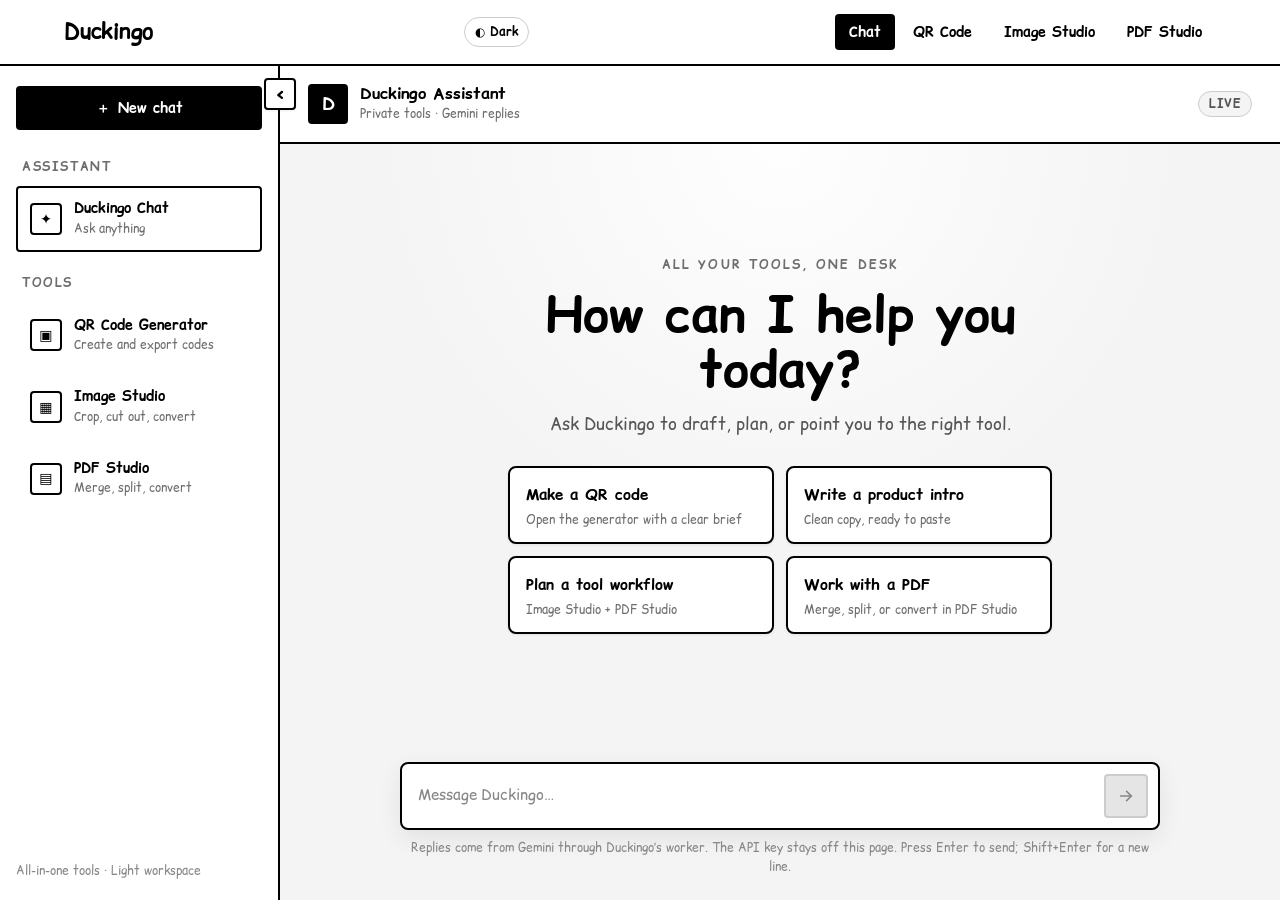
==== commit a4d94e89: "Restore simple chat-first interface" ====
--- a/index.html
+++ b/index.html
@@ -4,15 +4,17 @@
   <meta charset="UTF-8" />
   <meta name="viewport" content="width=device-width, initial-scale=1.0" />
   <meta name="theme-color" content="#000000" />
-  <meta name="description" content="Duckingo — an all-in-one workspace for AI chat, QR codes, image editing, and PDF tools." />
+  <meta name="description" content="Duckingo — an all-in-one workspace for AI chat and everyday tools. QR codes, Image Studio, PDF Studio, and more." />
   <link rel="canonical" href="https://duckingo.org/" />
   <meta property="og:type" content="website" />
   <meta property="og:site_name" content="Duckingo" />
-  <meta property="og:title" content="Duckingo — all your tools, one desk" />
-  <meta property="og:description" content="AI chat, QR codes, image editing, and PDF tools in one calm workspace." />
+  <meta property="og:title" content="Duckingo — AI chat and everyday tools" />
+  <meta property="og:description" content="An all-in-one workspace for AI chat, QR codes, image editing, and PDF tools." />
   <meta property="og:url" content="https://duckingo.org/" />
   <meta name="twitter:card" content="summary" />
-  <title>Duckingo — All-in-one tool workspace</title>
+  <meta name="twitter:title" content="Duckingo — AI chat and everyday tools" />
+  <meta name="twitter:description" content="An all-in-one workspace for AI chat and everyday tools." />
+  <title>Duckingo — AI chat and everyday tools</title>
   <link rel="icon" href="./favicon.svg" type="image/svg+xml" />
   <link rel="preconnect" href="https://fonts.googleapis.com" />
   <link rel="preconnect" href="https://fonts.gstatic.com" crossorigin />
@@ -20,17 +22,15 @@
   <link rel="stylesheet" href="./styles.css" />
 </head>
 <body>
-  <a class="skip-link" href="#main-content">Skip to content</a>
-  <div class="app home-app" id="app">
+  <a class="skip-link" href="#chat-thread">Skip to chat</a>
+  <div class="app" id="app">
     <nav class="nav" role="navigation" aria-label="Main navigation">
       <div class="container">
         <div class="nav__inner">
           <a href="./" class="nav__logo">Duckingo</a>
           <button type="button" class="nav__menu-btn" id="menu-btn" aria-label="Open menu" aria-expanded="false" aria-controls="nav-links">☰</button>
-          <button type="button" class="theme-toggle" id="theme-toggle" aria-label="Switch to dark mode" aria-pressed="false"><span aria-hidden="true">◐</span><span class="theme-toggle__label">Theme</span></button>
           <ul class="nav__links" id="nav-links" role="list">
-            <li><a href="./" class="nav__link is-active">Home</a></li>
-            <li><a href="./chat.html" class="nav__link">Chat</a></li>
+            <li><a href="./" class="nav__link is-active">Chat</a></li>
             <li><a href="./tools/qr-code/" class="nav__link">QR Code</a></li>
             <li><a href="./tools/image-studio/" class="nav__link">Image Studio</a></li>
             <li><a href="./tools/pdf-studio/" class="nav__link">PDF Studio</a></li>
@@ -39,69 +39,117 @@
       </div>
     </nav>
 
-    <main id="main-content" class="home-main">
-      <section class="home-hero container" aria-labelledby="home-title">
-        <div class="home-hero__copy">
-          <p class="empty__eyebrow">One calm workspace</p>
-          <h1 class="home-hero__title" id="home-title">All your tools,<br /><span>one desk.</span></h1>
-          <p class="home-hero__lead">Chat, create, edit, and convert without jumping between apps. Duckingo keeps useful everyday tools together and puts your files first.</p>
-          <div class="home-hero__actions">
-            <a class="btn btn--primary" href="./chat.html">Start with chat <span aria-hidden="true">→</span></a>
-            <a class="btn" href="#tools">Explore tools</a>
+    <div class="workspace">
+      <aside class="sidebar" id="sidebar" aria-label="Tools">
+        <button type="button" class="sidebar__close" id="sidebar-close" aria-label="Close tools">×</button>
+        <button type="button" class="btn btn--primary sidebar__new" id="new-chat-btn" title="New chat">＋ <span class="sidebar__new-label">New chat</span></button>
+        <p class="sidebar__label">Assistant</p>
+        <ul class="tool-list">
+          <li>
+            <a class="tool-item is-active" href="./" title="Duckingo Chat">
+              <span class="tool-item__icon" aria-hidden="true">✦</span>
+              <span class="tool-item__meta">
+                <span class="tool-item__name">Duckingo Chat</span>
+                <span class="tool-item__hint">Ask anything</span>
+              </span>
+            </a>
+          </li>
+        </ul>
+        <p class="sidebar__label" style="margin-top:22px;">Tools</p>
+        <ul class="tool-list">
+          <li>
+            <a class="tool-item" href="./tools/qr-code/" title="QR Code Generator">
+              <span class="tool-item__icon" aria-hidden="true">▣</span>
+              <span class="tool-item__meta">
+                <span class="tool-item__name">QR Code Generator</span>
+                <span class="tool-item__hint">Create and export codes</span>
+              </span>
+            </a>
+          </li>
+          <li>
+            <a class="tool-item" href="./tools/image-studio/" title="Image Studio">
+              <span class="tool-item__icon" aria-hidden="true">▦</span>
+              <span class="tool-item__meta">
+                <span class="tool-item__name">Image Studio</span>
+                <span class="tool-item__hint">Crop, cut out, convert</span>
+              </span>
+            </a>
+          </li>
+          <li>
+            <a class="tool-item" href="./tools/pdf-studio/" title="PDF Studio">
+              <span class="tool-item__icon" aria-hidden="true">▤</span>
+              <span class="tool-item__meta">
+                <span class="tool-item__name">PDF Studio</span>
+                <span class="tool-item__hint">Merge, split, convert</span>
+              </span>
+            </a>
+          </li>
+        </ul>
+        <p class="sidebar__foot">All-in-one tools · Light workspace</p>
+      </aside>
+
+      <section class="chat" aria-label="Duckingo assistant">
+        <header class="chat__header">
+          <div class="chat__identity">
+            <span class="mark" aria-hidden="true">D</span>
+            <div>
+              <p class="chat__title">Duckingo Assistant</p>
+              <p class="chat__sub">Private tools · Gemini replies</p>
+            </div>
+          </div>
+          <span class="badge badge--muted" role="status" aria-label="Chat service status">Live</span>
+        </header>
+
+        <div class="chat__thread" id="chat-thread" aria-live="polite" aria-atomic="false">
+          <div class="chat__inner" id="chat-inner">
+            <div class="empty" id="empty-state">
+              <p class="empty__eyebrow">All your tools, one desk</p>
+              <h1 class="empty__title">How can I help you today?</h1>
+              <p class="empty__lead">Ask Duckingo to draft, plan, or point you to the right tool.</p>
+              <div class="suggest-grid">
+                <button type="button" class="suggest" data-prompt="Create a QR code for my portfolio site.">
+                  <span class="suggest__label">Make a QR code</span>
+                  <span class="suggest__hint">Open the generator with a clear brief</span>
+                </button>
+                <button type="button" class="suggest" data-prompt="Write a short, professional product intro for Duckingo.">
+                  <span class="suggest__label">Write a product intro</span>
+                  <span class="suggest__hint">Clean copy, ready to paste</span>
+                </button>
+                <button type="button" class="suggest" data-prompt="Plan a simple workflow to crop a photo, remove the background, and export PNG or JPEG.">
+                  <span class="suggest__label">Plan a tool workflow</span>
+                  <span class="suggest__hint">Image Studio + PDF Studio</span>
+                </button>
+                <button type="button" class="suggest" data-prompt="How do I merge two PDFs and add page numbers in Duckingo?">
+                  <span class="suggest__label">Work with a PDF</span>
+                  <span class="suggest__hint">Merge, split, or convert in PDF Studio</span>
+                </button>
+              </div>
+            </div>
           </div>
         </div>
-        <div class="home-hero__panel" aria-label="Duckingo workspace summary">
-          <div class="home-orbit" aria-hidden="true"><span>AI</span><span>QR</span><span>IMG</span><span>PDF</span><b>D</b></div>
-          <p class="home-hero__panel-title">Made for focused work</p>
-          <p class="home-hero__panel-copy">Browser-first tools with local processing where possible and a simple, light workspace.</p>
-        </div>
+
+        <form class="composer" id="composer" autocomplete="off">
+          <label class="sr-only" for="composer-input">Message Duckingo</label>
+          <div class="composer__box">
+            <textarea id="composer-input" class="composer__input" rows="1" maxlength="4000" placeholder="Message Duckingo…" aria-describedby="composer-note"></textarea>
+            <button type="button" class="composer__stop" id="stop-btn" hidden disabled>Stop</button>
+            <button type="submit" class="composer__send" id="send-btn" aria-label="Send message" disabled>
+              <svg width="18" height="18" viewBox="0 0 24 24" fill="none" aria-hidden="true">
+                <path d="M5 12h14M13 6l6 6-6 6" stroke="currentColor" stroke-width="2.2" stroke-linecap="square"/>
+              </svg>
+            </button>
+          </div>
+          <p class="composer__note" id="composer-note">Replies come from Gemini through Duckingo’s worker. The API key stays off this page. Press Enter to send; Shift+Enter for a new line.</p>
+        </form>
       </section>
-
-      <section class="home-tools container" id="tools" aria-labelledby="tools-title">
-        <div class="section-heading">
-          <div><p class="empty__eyebrow">Choose a direction</p><h2 id="tools-title">What do you want to do?</h2></div>
-          <p class="section-heading__hint">Four tools. One consistent workspace.</p>
-        </div>
-        <div class="tool-card-grid">
-          <a class="tool-card tool-card--chat" href="./chat.html">
-            <div class="tool-card__top"><span class="tool-card__icon">✦</span><span class="tool-card__arrow" aria-hidden="true">↗</span></div>
-            <p class="tool-card__eyebrow">Assistant</p><h3>Duckingo Chat</h3><p>Ask, draft, plan, and get pointed to the right tool.</p><span class="tool-card__link">Open assistant</span>
-          </a>
-          <a class="tool-card" href="./tools/qr-code/">
-            <div class="tool-card__top"><span class="tool-card__icon">▣</span><span class="tool-card__arrow" aria-hidden="true">↗</span></div>
-            <p class="tool-card__eyebrow">Create</p><h3>QR Code Generator</h3><p>Design and export styled QR codes for links, text, events, and more.</p><span class="tool-card__link">Create a code</span>
-          </a>
-          <a class="tool-card" href="./tools/image-studio/">
-            <div class="tool-card__top"><span class="tool-card__icon">▦</span><span class="tool-card__arrow" aria-hidden="true">↗</span></div>
-            <p class="tool-card__eyebrow">Transform</p><h3>Image Studio</h3><p>Crop, resize, remove backgrounds, adjust, and export in your browser.</p><span class="tool-card__link">Edit an image</span>
-          </a>
-          <a class="tool-card" href="./tools/pdf-studio/">
-            <div class="tool-card__top"><span class="tool-card__icon">▤</span><span class="tool-card__arrow" aria-hidden="true">↗</span></div>
-            <p class="tool-card__eyebrow">Organize</p><h3>PDF Studio</h3><p>Merge, split, reorder, watermark, number, and convert PDFs privately.</p><span class="tool-card__link">Open PDF tools</span>
-          </a>
-        </div>
-      </section>
-
-      <section class="home-note container" aria-label="Duckingo principles">
-        <div><strong>Private by default.</strong><span>Your files stay in your browser for the local-first tools.</span></div>
-        <div><strong>Lightweight.</strong><span>Only load heavier capabilities when you choose them.</span></div>
-        <div><strong>Keyboard-friendly.</strong><span>Use Ctrl/Cmd+K to focus chat and Alt+1–5 to navigate.</span></div>
-      </section>
-    </main>
+    </div>
+    <div class="mobile-backdrop" id="mobile-backdrop" aria-hidden="true"></div>
+    <p class="sr-only" id="chat-status" role="status" aria-live="polite"></p>
+    <button type="button" class="sidebar-toggle" id="sidebar-toggle" aria-controls="sidebar" aria-expanded="true" aria-label="Hide tools">‹</button>
   </div>
   <script src="./theme.js" defer></script>
   <script src="./register-sw.js" defer></script>
   <script src="./global-shortcuts.js" defer></script>
-  <script>
-    document.getElementById("menu-btn")?.addEventListener("click", (event) => {
-      const button = event.currentTarget;
-      const app = document.getElementById("app");
-      const open = app.classList.toggle("nav-open");
-      button.setAttribute("aria-expanded", String(open));
-      button.setAttribute("aria-label", open ? "Close menu" : "Open menu");
-    });
-    document.querySelectorAll(".nav__link").forEach((link) => link.addEventListener("click", () => document.getElementById("app")?.classList.remove("nav-open")));
-    document.addEventListener("keydown", (event) => { if (event.key === "Escape") document.getElementById("app")?.classList.remove("nav-open"); });
-  </script>
+  <script src="./chat.js" defer></script>
 </body>
 </html>
--- a/styles.css
+++ b/styles.css
@@ -755,108 +755,49 @@
 }
 
 
-/* Theme system */
+/* Simple optional dark mode */
 [data-theme="dark"] {
+  color-scheme: dark;
   --white: #111111;
-  --black: #F7F7F7;
-  --gray-50: #1A1A1A;
+  --black: #F5F5F5;
+  --gray-50: #1B1B1B;
   --gray-100: #292929;
-  --gray-200: #3D3D3D;
-  --gray-300: #5A5A5A;
-  --gray-400: #8F8F8F;
-  --gray-500: #A9A9A9;
-  --gray-600: #C2C2C2;
-  --gray-700: #D5D5D5;
-  --gray-800: #E6E6E6;
+  --gray-200: #404040;
+  --gray-300: #626262;
+  --gray-400: #909090;
+  --gray-500: #A8A8A8;
+  --gray-600: #C0C0C0;
+  --gray-700: #D2D2D2;
+  --gray-800: #E4E4E4;
   --gray-900: #F2F2F2;
   --shadow-sm: 0 1px 3px rgba(0,0,0,.3);
-  --shadow-md: 0 8px 24px rgba(0,0,0,.32);
-  --shadow-lg: 0 16px 48px rgba(0,0,0,.42);
-}
-body, .app, .nav, .sidebar, .chat, .chat__header, .composer, .composer__box, .tool-card, .home-hero__panel, .home-note, .suggest, .btn, .theme-toggle {
-  transition: background-color 280ms ease, color 280ms ease, border-color 280ms ease, box-shadow 280ms ease;
-}
+  --shadow-md: 0 4px 16px rgba(0,0,0,.35);
+}
+html { transition: background-color 220ms ease, color 220ms ease; }
+.nav, .sidebar, .chat, .chat__header, .composer, .composer__box, .tool-item, .theme-toggle {
+  transition: background-color 220ms ease, color 220ms ease, border-color 220ms ease;
+}
+.nav { background: var(--white); }
 .theme-toggle {
   display: inline-flex;
   align-items: center;
-  gap: 7px;
-  border: 2px solid var(--gray-200);
+  gap: 5px;
+  margin-left: 4px;
+  padding: 6px 10px;
+  border: 1.5px solid var(--gray-200);
   border-radius: 999px;
-  padding: 6px 11px;
   background: var(--white);
   color: var(--black);
-  font-size: .75rem;
-  font-weight: 700;
-  white-space: nowrap;
+  font-size: .72rem;
+  font-weight: 700;
   cursor: pointer;
 }
-.theme-toggle:hover { border-color: var(--black); transform: translateY(-1px); }
-.theme-toggle:active { transform: translateY(0); }
-
-/* Home dashboard */
-.home-main { flex: 1; overflow: auto; }
-.home-hero {
-  display: grid;
-  grid-template-columns: minmax(0, 1.1fr) minmax(280px, .9fr);
-  align-items: center;
-  gap: clamp(36px, 8vw, 120px);
-  padding-top: clamp(72px, 10vw, 132px);
-  padding-bottom: clamp(72px, 9vw, 120px);
-}
-.home-hero__title { max-width: 720px; font-size: clamp(3.2rem, 8vw, 6.8rem); line-height: .94; letter-spacing: -.055em; font-weight: 700; }
-.home-hero__title span { color: var(--gray-500); }
-.home-hero__lead { max-width: 590px; margin: 26px 0 30px; color: var(--gray-600); font-size: clamp(1rem, 1.5vw, 1.2rem); line-height: 1.65; }
-.home-hero__actions { display: flex; gap: 10px; flex-wrap: wrap; }
-.home-hero__panel { min-height: 360px; padding: 32px; border: 2px solid var(--black); border-radius: 24px; background: var(--white); box-shadow: var(--shadow-lg); display: flex; flex-direction: column; justify-content: flex-end; overflow: hidden; }
-.home-orbit { position: relative; flex: 1; min-height: 220px; display: grid; place-items: center; }
-.home-orbit b { z-index: 1; display: grid; place-items: center; width: 96px; height: 96px; border: 2px solid var(--black); border-radius: 50%; background: var(--black); color: var(--white); font-size: 2rem; box-shadow: 0 0 0 16px var(--gray-50), 0 0 0 18px var(--gray-200); }
-.home-orbit span { position: absolute; padding: 6px 10px; border: 1.5px solid var(--gray-300); border-radius: 999px; color: var(--gray-600); font-size: .7rem; font-weight: 700; letter-spacing: .08em; }
-.home-orbit span:nth-child(1) { top: 8%; left: 14%; }
-.home-orbit span:nth-child(2) { top: 18%; right: 9%; }
-.home-orbit span:nth-child(3) { bottom: 12%; left: 18%; }
-.home-orbit span:nth-child(4) { bottom: 18%; right: 12%; }
-.home-hero__panel-title { margin-top: 22px; font-size: 1.1rem; font-weight: 700; }
-.home-hero__panel-copy { margin-top: 5px; color: var(--gray-600); font-size: .88rem; line-height: 1.55; }
-.home-tools { padding-bottom: 80px; }
-.section-heading { display: flex; align-items: end; justify-content: space-between; gap: 24px; margin-bottom: 22px; }
-.section-heading h2 { font-size: clamp(1.8rem, 3vw, 2.5rem); letter-spacing: -.035em; }
-.section-heading__hint { color: var(--gray-500); font-size: .82rem; }
-.tool-card-grid { display: grid; grid-template-columns: repeat(4, minmax(0, 1fr)); gap: 12px; }
-.tool-card { min-height: 290px; display: flex; flex-direction: column; padding: 22px; border: 2px solid var(--gray-200); border-radius: var(--radius-lg); background: var(--white); color: var(--black); box-shadow: var(--shadow-sm); transition: transform 220ms ease, background-color 280ms ease, color 280ms ease, border-color 280ms ease, box-shadow 220ms ease; }
-.tool-card:hover { transform: translateY(-6px); border-color: var(--black); box-shadow: var(--shadow-md); }
-.tool-card--chat { background: var(--black); color: var(--white); border-color: var(--black); }
-.tool-card--chat .tool-card__eyebrow, .tool-card--chat p { color: var(--gray-300); }
-.tool-card__top { display: flex; justify-content: space-between; align-items: center; }
-.tool-card__icon { display: grid; place-items: center; width: 44px; height: 44px; border: 2px solid currentColor; border-radius: 12px; font-size: 1.2rem; }
-.tool-card__arrow { font-size: 1.35rem; transition: transform 180ms ease; }
-.tool-card:hover .tool-card__arrow { transform: translate(3px, -3px); }
-.tool-card__eyebrow { margin-top: 28px; color: var(--gray-500); font-size: .68rem; font-weight: 700; letter-spacing: .15em; text-transform: uppercase; }
-.tool-card h3 { margin-top: 7px; font-size: 1.25rem; line-height: 1.1; }
-.tool-card p { margin-top: 10px; color: var(--gray-600); font-size: .86rem; line-height: 1.5; }
-.tool-card__link { margin-top: auto; padding-top: 22px; font-size: .78rem; font-weight: 700; text-decoration: underline; text-underline-offset: 4px; }
-.home-note { display: grid; grid-template-columns: repeat(3, 1fr); gap: 18px; margin-bottom: 28px; padding: 18px 20px; border-top: 1px solid var(--gray-200); border-bottom: 1px solid var(--gray-200); color: var(--gray-600); font-size: .8rem; }
-.home-note div { display: flex; flex-direction: column; gap: 4px; }
-.home-note strong { color: var(--black); }
-
-@media (max-width: 980px) {
-  .tool-card-grid { grid-template-columns: repeat(2, minmax(0, 1fr)); }
-  .home-hero { grid-template-columns: 1fr; }
-  .home-hero__panel { min-height: 300px; }
-}
-@media (max-width: 560px) {
-  .nav__inner { flex-wrap: wrap; }
-  .theme-toggle { margin-left: auto; }
-  .home-hero { padding-top: 56px; padding-bottom: 64px; }
-  .home-hero__title { font-size: clamp(3.1rem, 17vw, 5rem); }
-  .home-hero__panel { min-height: 280px; padding: 22px; }
-  .tool-card-grid { grid-template-columns: 1fr; }
-  .tool-card { min-height: 240px; }
-  .section-heading { display: block; }
-  .section-heading__hint { margin-top: 8px; }
-  .home-note { grid-template-columns: 1fr; }
+.theme-toggle:hover { border-color: var(--black); }
+.theme-toggle:active { transform: scale(.97); }
+@media (max-width: 700px) {
+  .theme-toggle__label { display: none; }
+  .theme-toggle { padding: 7px 9px; }
 }
 @media (prefers-reduced-motion: reduce) {
-  html { scroll-behavior: auto; }
-  body, .app, .nav, .sidebar, .chat, .chat__header, .composer, .composer__box, .tool-card, .home-hero__panel, .home-note, .suggest, .btn, .theme-toggle { transition-duration: 0.01ms !important; }
-  .tool-card:hover, .suggest:hover, .theme-toggle:hover { transform: none; }
-}
+  html, .nav, .sidebar, .chat, .chat__header, .composer, .composer__box, .tool-item, .theme-toggle { transition: none; }
+}
